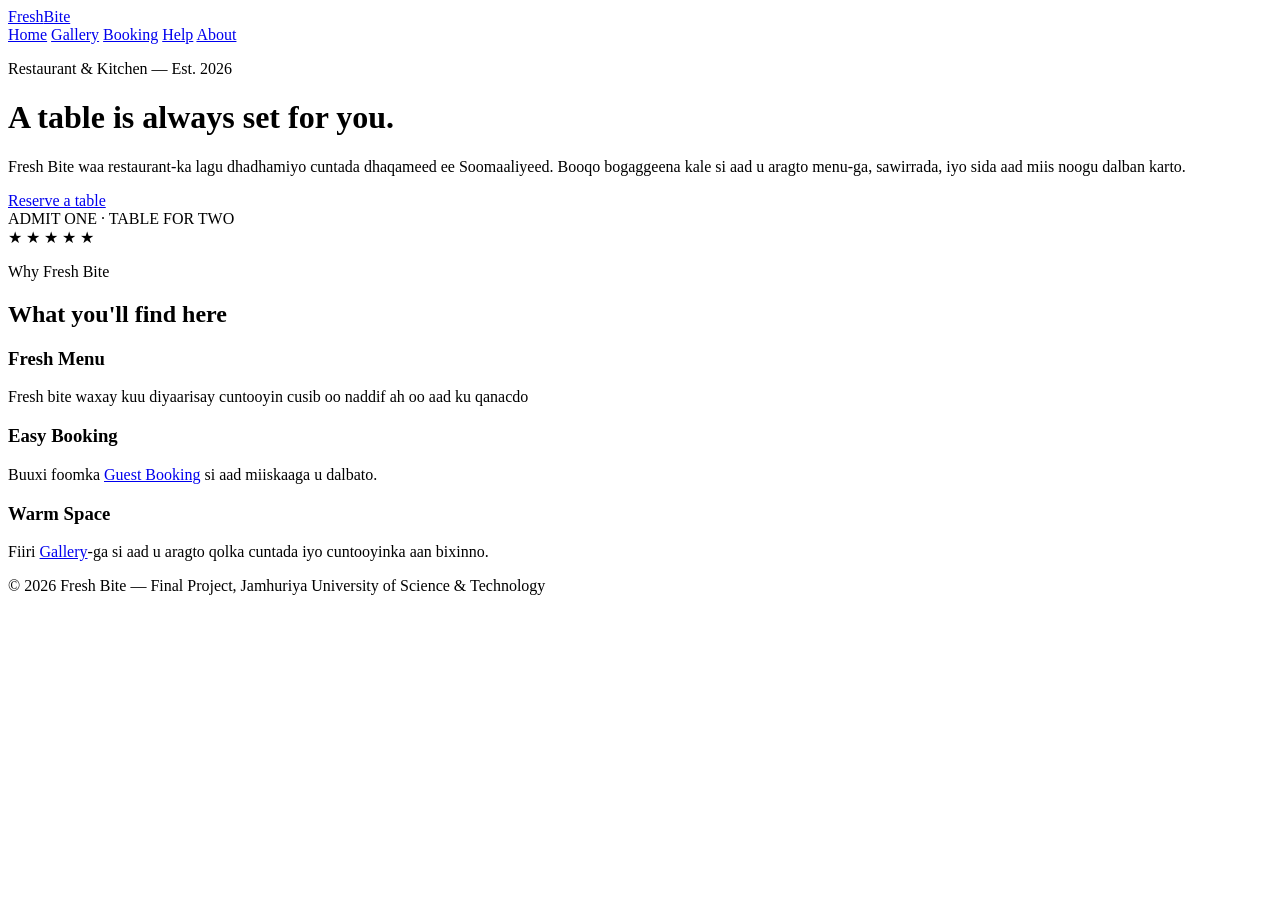
==== index.html @ 3feace55 "initial commit" ====
<!DOCTYPE html>
<html lang="so">
<head>
  <meta charset="UTF-8">
  <meta name="viewport" content="width=device-width, initial-scale=1.0">
  <title>Fresh Bite | Home</title>
  <link rel="icon" type="image/png" href="images/favicon.png">
  <link rel="stylesheet" href="css/style.css">
  <link rel="preconnect" href="https://fonts.googleapis.com">
  <link href="https://fonts.googleapis.com/css2?family=Fraunces:ital,wght@0,600;0,700;1,600;1,700&family=Inter:wght@400;500;600;700&family=JetBrains+Mono:wght@500&display=swap" rel="stylesheet">
</head>
<body>

  <!-- ============ HEADER / NAV (shared on every page) ============ -->
  <header class="site-header">
    <div class="nav-wrap">
      <a href="index.html" id="brand">Fresh<span>Bite</span></a>
      <nav class="main-nav" aria-label="Main navigation">
        <a href="index.html" class="active">Home</a>
        <a href="gallery.html">Gallery</a>
        <a href="booking.html">Booking</a>
        <a href="help.html">Help</a>
        <a href="about.html">About</a>
      </nav>
    </div>
  </header>

  <main>
    <!-- ============ HERO ============ -->
    <div class="home-hero">
      <div>
        <p class="eyebrow">Restaurant &amp; Kitchen — Est. 2026</p>
        <h1>A table is always set for you.</h1>
        <p>Fresh Bite waa restaurant-ka lagu dhadhamiyo cuntada dhaqameed ee
          Soomaaliyeed. Booqo bogaggeena kale si aad u aragto menu-ga,
          sawirrada, iyo sida aad miis noogu dalban karto.</p>
        <a href="booking.html" class="btn-primary">Reserve a table</a>
      </div>
      <div class="stub" aria-hidden="true">
        ADMIT ONE · TABLE FOR TWO<br>★ ★ ★ ★ ★
      </div>
    </div>

    <!-- ============ FEATURE CARDS (Flexbox row) ============ -->
    <section class="section">
      <div class="section-head">
        <p class="eyebrow">Why Fresh Bite</p>
        <h2>What you'll find here</h2>
      </div>
      <div class="feature-row">
        <div class="card">
          <h3>Fresh Menu</h3>
          <p>Fresh bite waxay kuu diyaarisay cuntooyin cusib oo naddif ah oo aad ku qanacdo</p>
        </div>
        <div class="card">
          <h3>Easy Booking</h3>
          <p>Buuxi foomka <a href="booking.html">Guest Booking</a>
            si aad miiskaaga u dalbato.</p>
        </div>
        <div class="card">
          <h3>Warm Space</h3>
          <p>Fiiri <a href="gallery.html">Gallery</a>-ga si aad u
            aragto qolka cuntada iyo cuntooyinka aan bixinno.</p>
        </div>
      </div>
    </section>
  </main>

  <!-- ============ FOOTER (shared) ============ -->
  <footer class="site-footer">
    <p>&copy; 2026 Fresh Bite — Final Project, Jamhuriya University of Science &amp; Technology</p>
  </footer>

</body>
</html>
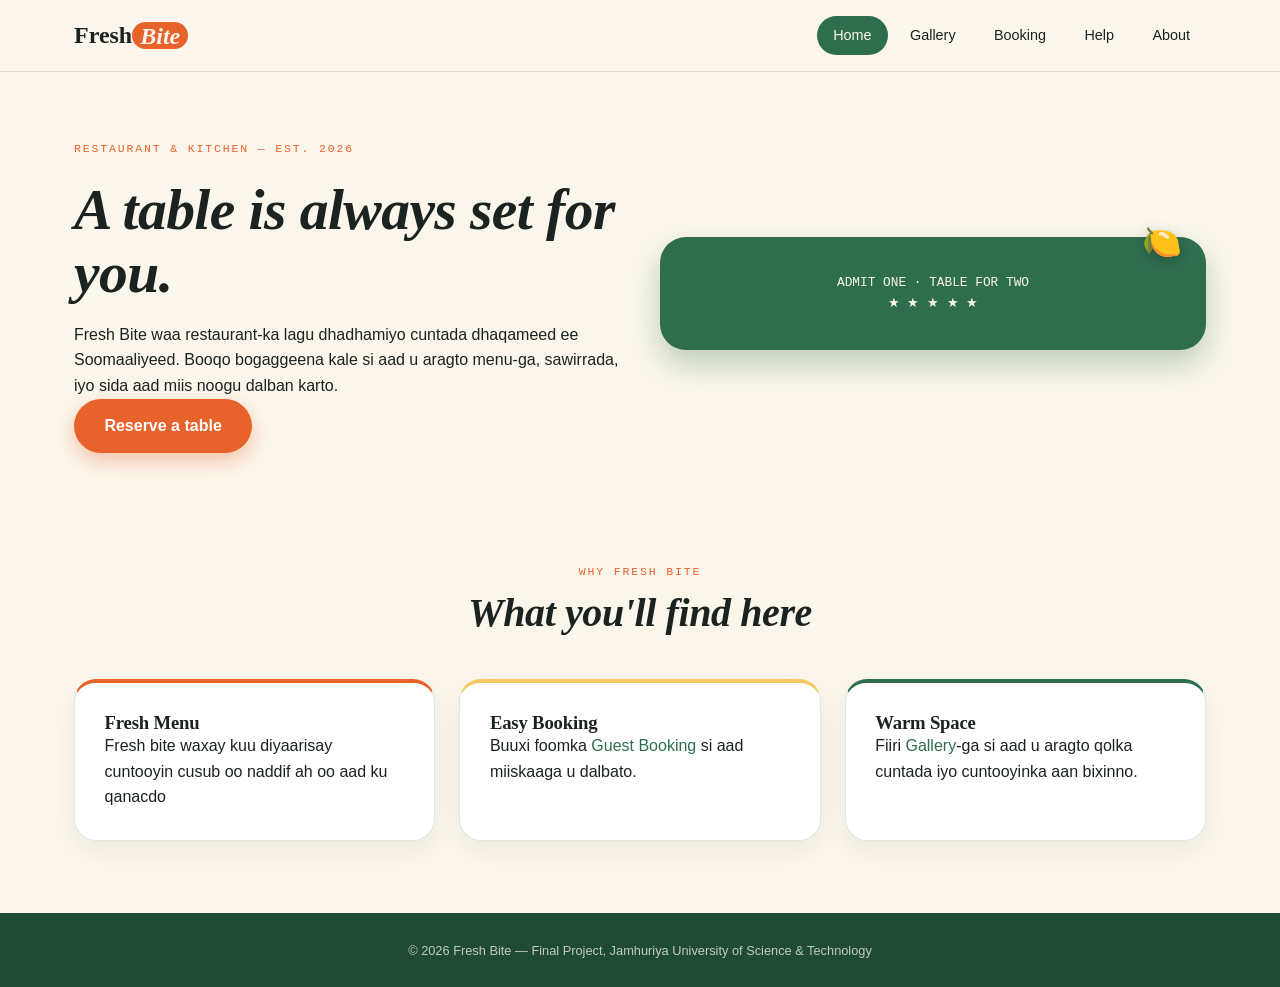
==== commit d51d3965: "re writing by index file" ====
--- a/index.html
+++ b/index.html
@@ -50,7 +50,7 @@
       <div class="feature-row">
         <div class="card">
           <h3>Fresh Menu</h3>
-          <p>Fresh bite waxay kuu diyaarisay cuntooyin cusib oo naddif ah oo aad ku qanacdo</p>
+          <p>Fresh bite waxay kuu diyaarisay cuntooyin cusub oo naddif ah oo aad ku qanacdo</p>
         </div>
         <div class="card">
           <h3>Easy Booking</h3>
--- a/css/style.css
+++ b/css/style.css
@@ -0,0 +1,329 @@
+/* =========================================================
+   DESIGN TOKENS — "Fresh Bite" palette
+   ========================================================= */
+:root{
+  --ink:      #1B2320;
+  --cream:    #FBF6EC;
+  --citrus:   #E8622C;
+  --leaf:     #2F6D4F;
+  --leaf-dk:  #1F4A36;
+  --butter:   #F4C95D;
+  --line:     rgba(27,35,32,0.12);
+
+  --display: 'Fraunces', serif;
+  --body:    'Inter', sans-serif;
+  --mono:    'JetBrains Mono', monospace;
+}
+
+*{ box-sizing: border-box; margin:0; padding:0; }
+html{ scroll-behavior: smooth; }
+
+body{
+  font-family: var(--body);
+  color: var(--ink);
+  background: var(--cream);
+  line-height: 1.6;
+  min-height: 100vh;
+  display: flex;
+  flex-direction: column;
+}
+
+h1, h2, h3{ font-family: var(--display); line-height: 1.1; letter-spacing: -0.01em; }
+a{ color: var(--leaf); text-decoration: none; }
+a:hover{ color: var(--citrus); }
+
+.eyebrow{
+  font-family: var(--mono);
+  font-size: 0.72rem;
+  letter-spacing: 0.16em;
+  text-transform: uppercase;
+  color: var(--citrus);
+  margin-bottom: 0.6rem;
+  display: inline-block;
+}
+
+/* =========================================================
+   HEADER / NAV
+   ========================================================= */
+.site-header{
+  position: fixed;
+  top: 0; left: 0; right: 0;
+  z-index: 50;
+  background: var(--cream);
+  border-bottom: 1px solid var(--line);
+}
+.site-header .nav-wrap{
+  max-width: 1180px;
+  margin: 0 auto;
+  padding: 1rem 1.5rem;
+  display: flex;
+  align-items: center;
+  justify-content: space-between;
+  flex-wrap: wrap;
+  gap: 0.75rem;
+}
+
+#brand{
+  font-family: var(--display);
+  font-weight: 700;
+  font-size: 1.5rem;
+  color: var(--ink);
+}
+#brand span{
+  color: var(--cream);
+  background: var(--citrus);
+  padding: 0.05rem 0.5rem;
+  border-radius: 999px;
+  font-style: italic;
+}
+
+.main-nav{ display:flex; gap: 0.4rem; flex-wrap: wrap; }
+.main-nav a{
+  color: var(--ink);
+  font-size: 0.9rem;
+  font-weight: 500;
+  padding: 0.5rem 1rem;
+  border-radius: 999px;
+  transition: background 0.2s ease, color 0.2s ease;
+}
+.main-nav a:hover{ background: rgba(47,109,79,0.1); color: var(--leaf); }
+.main-nav a.active{ background: var(--leaf); color: var(--cream); }
+
+main{ flex: 1; padding-top: 78px; }
+
+/* =========================================================
+   PAGE HERO BANNER
+   ========================================================= */
+.page-hero{
+  position: relative;
+  background: var(--leaf);
+  color: var(--cream);
+  text-align: center;
+  padding: 4.5rem 1.5rem 5.5rem;
+  overflow: hidden;
+}
+.page-hero::before{
+  content:"";
+  position:absolute;
+  inset:0;
+  background:
+    radial-gradient(circle at 15% 25%, rgba(244,201,93,0.25), transparent 45%),
+    radial-gradient(circle at 85% 75%, rgba(232,98,44,0.30), transparent 50%);
+}
+.page-hero > *{ position: relative; z-index: 1; }
+.page-hero h1{ font-size: clamp(2.1rem, 4.5vw, 3.2rem); margin-top: 0.4rem; font-style: italic; }
+.page-hero p{ max-width: 46ch; margin: 0.85rem auto 0; color: rgba(251,246,236,0.88); }
+.page-hero .eyebrow{ color: var(--butter); }
+
+.page-hero .wave{
+  position:absolute; left:0; right:0; bottom:-1px;
+  height: 48px;
+  background: var(--cream);
+  border-radius: 100% 100% 0 0 / 100% 100% 0 0;
+}
+
+/* =========================================================
+   SHARED SECTION / CARD LOOK
+   ========================================================= */
+.section{ max-width: 1180px; margin: 0 auto; padding: 4.5rem 1.5rem; }
+.section-head{ text-align:center; margin-bottom: 2.75rem; }
+.section-head h2{ font-size: clamp(1.8rem, 3.4vw, 2.5rem); font-style: italic; }
+
+.card{
+  background:#fff;
+  border: 1px solid var(--line);
+  border-radius: 22px;
+  box-shadow: 0 10px 26px rgba(27,35,32,0.06);
+  padding: 1.85rem;
+}
+
+.btn-primary{
+  display: inline-block;
+  background: var(--citrus);
+  color: #fff;
+  font-weight: 600;
+  padding: 0.9rem 1.9rem;
+  border-radius: 999px;
+  border: none;
+  cursor: pointer;
+  box-shadow: 0 8px 20px rgba(232,98,44,0.35);
+  transition: transform 0.15s ease, box-shadow 0.15s ease;
+}
+.btn-primary:hover{ transform: translateY(-2px); box-shadow: 0 10px 26px rgba(232,98,44,0.45); }
+
+/* =========================================================
+   HOME PAGE
+   ========================================================= */
+.home-hero{
+  display:flex;
+  flex-wrap: wrap;
+  align-items:center;
+  gap: 2.5rem;
+  max-width: 1180px;
+  margin: 0 auto;
+  padding: 3.5rem 1.5rem 2rem;
+}
+.home-hero > div{ flex: 1 1 320px; }
+.home-hero h1{ font-size: clamp(2.4rem, 5vw, 3.6rem); margin: 0.6rem 0 1.1rem; font-style: italic; }
+.home-hero .stub{
+  background: var(--leaf);
+  color: var(--cream);
+  font-family: var(--mono);
+  font-size: 0.8rem;
+  border-radius: 26px;
+  padding: 2.25rem;
+  text-align:center;
+  position: relative;
+  box-shadow: 0 14px 30px rgba(47,109,79,0.3);
+}
+.home-hero .stub::before{
+  content:"🍋";
+  position:absolute;
+  top:-18px; right:24px;
+  font-size: 2rem;
+  filter: drop-shadow(0 4px 6px rgba(0,0,0,0.2));
+}
+
+.feature-row{
+  display:flex;
+  flex-wrap: wrap;
+  gap: 1.5rem;
+  justify-content: center;
+}
+.feature-row .card{ flex: 1 1 260px; }
+.feature-row .card:nth-child(1){ border-top: 4px solid var(--citrus); }
+.feature-row .card:nth-child(2){ border-top: 4px solid var(--butter); }
+.feature-row .card:nth-child(3){ border-top: 4px solid var(--leaf); }
+
+/* =========================================================
+   GALLERY PAGE
+   ========================================================= */
+.gallery-grid{
+  display:flex;
+  flex-wrap: wrap;
+  gap: 1.4rem;
+}
+.gallery-grid figure{
+  flex: 1 1 260px;
+  margin:0;
+  border-radius: 20px;
+  overflow: hidden;
+  box-shadow: 0 10px 24px rgba(27,35,32,0.1);
+  background:#fff;
+}
+.gallery-grid img{
+  width:100%; height: 200px; object-fit: cover; display:block;
+  transition: transform 0.35s ease;
+}
+.gallery-grid figure:hover img{ transform: scale(1.06); }
+.gallery-grid figcaption{
+  padding: 0.85rem 1.1rem;
+  font-family: var(--mono);
+  font-size: 0.78rem;
+  color: var(--citrus);
+}
+
+table{
+  width:100%;
+  border-collapse: collapse;
+  margin-top: 1rem;
+  background:#fff;
+  border-radius: 20px;
+  overflow: hidden;
+  box-shadow: 0 10px 24px rgba(27,35,32,0.08);
+}
+thead{ background: var(--leaf); color: var(--cream); }
+th, td{ padding: 0.85rem 1.1rem; text-align:left; font-size: 0.9rem; }
+tbody tr:nth-child(even){ background: rgba(244,201,93,0.14); }
+tbody tr:hover{ background: rgba(232,98,44,0.08); }
+tfoot{ background: var(--butter); color: var(--ink); font-weight:600; }
+tfoot td{ font-family: var(--mono); }
+
+.external-links{ margin-top: 1.5rem; list-style: none; }
+.external-links li{
+  margin-bottom: 0.6rem;
+  padding-left: 1.4rem;
+  position: relative;
+}
+.external-links li::before{
+  content:"→";
+  position:absolute; left:0;
+  color: var(--citrus);
+}
+
+/* =========================================================
+   BOOKING FORM
+   ========================================================= */
+fieldset{
+  border: 1px solid var(--line);
+  border-radius: 20px;
+  padding: 1.4rem 1.6rem 1.6rem;
+  margin-bottom: 1.5rem;
+}
+legend{
+  font-family: var(--display);
+  font-weight: 700;
+  font-style: italic;
+  color: var(--leaf);
+  padding: 0 0.5rem;
+}
+
+form{ display:flex; flex-direction: column; gap: 1.25rem; }
+
+.field{ display:flex; flex-direction: column; gap: 0.4rem; }
+.field label{ font-weight:600; font-size: 0.88rem; }
+.field input, .field select, .field textarea{
+  padding: 0.7rem 0.9rem;
+  border: 1px solid var(--line);
+  border-radius: 12px;
+  font-family: var(--body);
+  font-size: 0.95rem;
+  background: #fff;
+}
+.field input:focus, .field select:focus, .field textarea:focus{
+  outline: 2px solid var(--citrus);
+  outline-offset: 1px;
+}
+
+.choice-row{ display:flex; flex-wrap: wrap; gap: 1.25rem; }
+.choice-row label{
+  display:flex; align-items:center; gap: 0.45rem;
+  font-weight: 400; font-size: 0.92rem;
+}
+
+.form-note{ font-size: 0.8rem; color:#5c6b62; }
+
+/* =========================================================
+   ABOUT / HELP PAGE
+   ========================================================= */
+.about-grid{ display:flex; flex-wrap: wrap; gap: 2rem; align-items:flex-start; }
+.about-grid img{
+  width: 220px; height: 220px; object-fit: cover;
+  border-radius: 22px; box-shadow: 0 12px 26px rgba(27,35,32,0.18);
+}
+.about-grid .details{ flex: 1 1 320px; }
+.about-grid dt{ font-weight:600; color: var(--citrus); margin-top: 0.7rem; }
+.about-grid dd{ margin-left:0; }
+
+.help-steps{ display:flex; flex-direction: column; gap: 1.5rem; }
+.help-steps .card{ border-left: 5px solid var(--butter); }
+
+/* =========================================================
+   FOOTER
+   ========================================================= */
+.site-footer{
+  background: var(--leaf-dk);
+  color: rgba(251,246,236,0.75);
+  text-align: center;
+  padding: 1.75rem;
+  font-size: 0.8rem;
+}
+
+/* =========================================================
+   RESPONSIVE
+   ========================================================= */
+@media (max-width: 780px){
+  .home-hero{ padding-top: 1.5rem; }
+  .about-grid{ flex-direction: column; }
+  main{ padding-top: 110px; }
+}
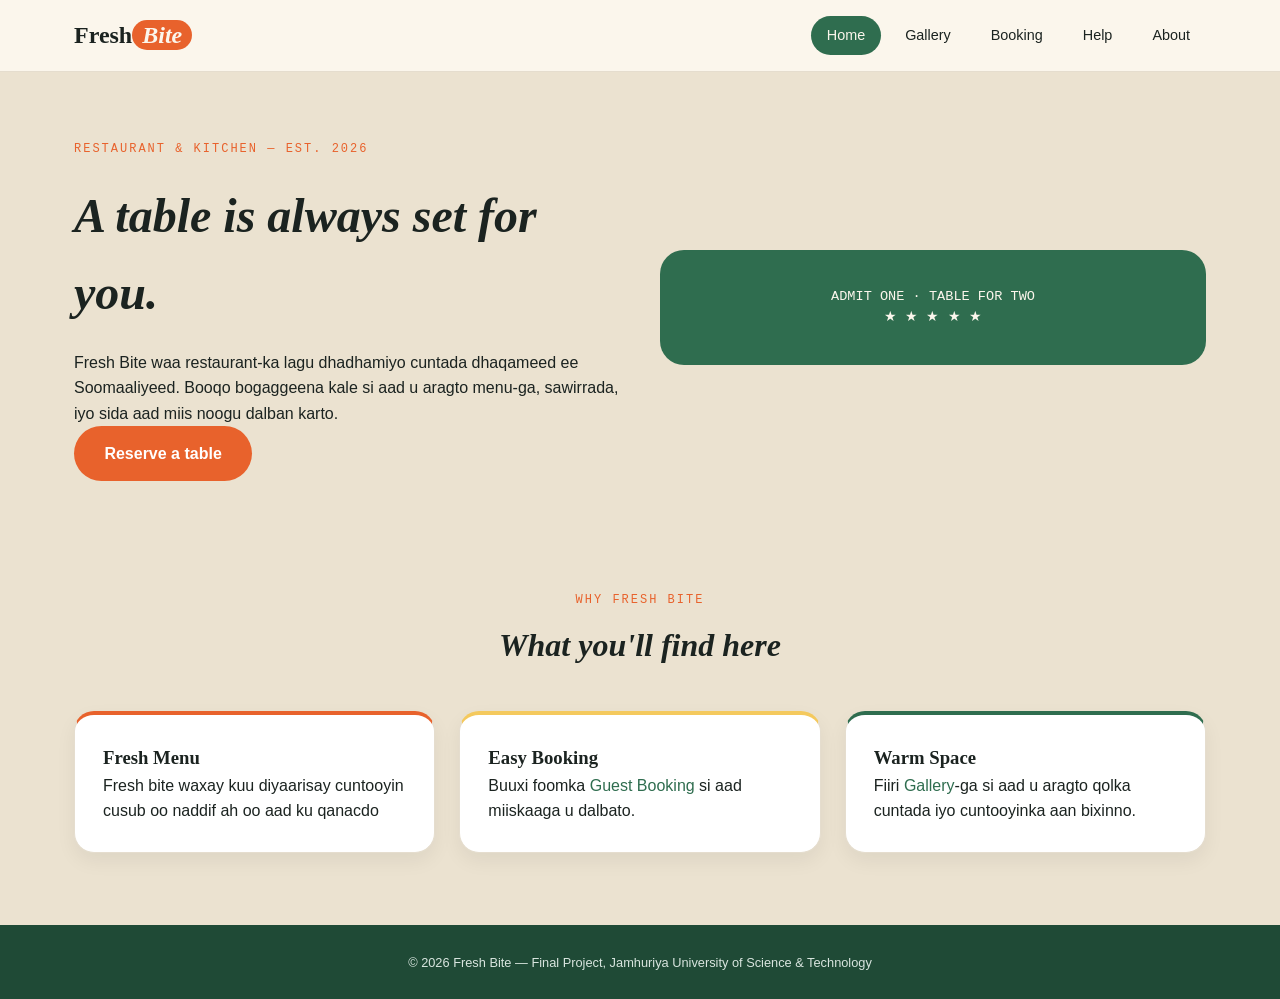
==== commit 633d5e60: "changing something" ====
--- a/index.html
+++ b/index.html
@@ -4,9 +4,7 @@
   <meta charset="UTF-8">
   <meta name="viewport" content="width=device-width, initial-scale=1.0">
   <title>Fresh Bite | Home</title>
-  <link rel="icon" type="image/png" href="images/favicon.png">
   <link rel="stylesheet" href="css/style.css">
-  <link rel="preconnect" href="https://fonts.googleapis.com">
   <link href="https://fonts.googleapis.com/css2?family=Fraunces:ital,wght@0,600;0,700;1,600;1,700&family=Inter:wght@400;500;600;700&family=JetBrains+Mono:wght@500&display=swap" rel="stylesheet">
 </head>
 <body>
@@ -17,7 +15,7 @@
       <a href="index.html" id="brand">Fresh<span>Bite</span></a>
       <nav class="main-nav" aria-label="Main navigation">
         <a href="index.html" class="active">Home</a>
-        <a href="gallery.html">Gallery</a>
+        <a href="gallery.html" >Gallery</a>
         <a href="booking.html">Booking</a>
         <a href="help.html">Help</a>
         <a href="about.html">About</a>
@@ -50,7 +48,7 @@
       <div class="feature-row">
         <div class="card">
           <h3>Fresh Menu</h3>
-          <p>Fresh bite waxay kuu diyaarisay cuntooyin cusub oo naddif ah oo aad ku qanacdo</p>
+          <p>Fresh bite waxay kuu diyaarisay cuntooyin cusub oo naddif ah oo aad ku qanacdo </p>
         </div>
         <div class="card">
           <h3>Easy Booking</h3>
--- a/css/style.css
+++ b/css/style.css
@@ -1,329 +1,411 @@
 /* =========================================================
-   DESIGN TOKENS — "Fresh Bite" palette
-   ========================================================= */
-:root{
-  --ink:      #1B2320;
-  --cream:    #FBF6EC;
-  --citrus:   #E8622C;
-  --leaf:     #2F6D4F;
-  --leaf-dk:  #1F4A36;
-  --butter:   #F4C95D;
-  --line:     rgba(27,35,32,0.12);
-
-  --display: 'Fraunces', serif;
-  --body:    'Inter', sans-serif;
-  --mono:    'JetBrains Mono', monospace;
-}
-
-*{ box-sizing: border-box; margin:0; padding:0; }
-html{ scroll-behavior: smooth; }
-
-body{
-  font-family: var(--body);
-  color: var(--ink);
-  background: var(--cream);
+   FRESH BITE — style.css 
+   ========================================================= */
+
+
+* {
+  box-sizing: border-box;
+  margin: 0;
+  padding: 0;
+}
+
+html {
+  scroll-behavior: smooth; /* marka la taabto nav link, si nadiif ah ayuu u dhaqaaqaa */
+}
+
+body {
+  font-family: 'Inter', sans-serif;
+  color: #1B2320;         
+  background: #ebe2d0;    
   line-height: 1.6;
-  min-height: 100vh;
-  display: flex;
-  flex-direction: column;
-}
-
-h1, h2, h3{ font-family: var(--display); line-height: 1.1; letter-spacing: -0.01em; }
-a{ color: var(--leaf); text-decoration: none; }
-a:hover{ color: var(--citrus); }
-
-.eyebrow{
-  font-family: var(--mono);
-  font-size: 0.72rem;
-  letter-spacing: 0.16em;
+}
+
+h1, h2, h3 {
+  font-family: 'Fraunces', serif;
+}
+
+a {
+  color: #2F6D4F;   
+  text-decoration: none;
+}
+a:hover {
+  color: #E8622C;   
+}
+
+.eyebrow {
+  font-family: 'JetBrains Mono', monospace;
+  font-size: 0.75rem;
+  letter-spacing: 2px;
   text-transform: uppercase;
-  color: var(--citrus);
+  color: #E8622C;
+  display: inline-block;
   margin-bottom: 0.6rem;
-  display: inline-block;
-}
-
-/* =========================================================
-   HEADER / NAV
-   ========================================================= */
-.site-header{
-  position: fixed;
-  top: 0; left: 0; right: 0;
+}
+
+
+/* =========================================================
+   2. HEADER / NAVIGATION
+   ========================================================= */
+.site-header {
+  position: fixed;      
+  top: 0;
+  left: 0;
+  right: 0;
+  background: #FBF6EC;
+  border-bottom: 1px solid #e5ddce;
   z-index: 50;
-  background: var(--cream);
-  border-bottom: 1px solid var(--line);
-}
-.site-header .nav-wrap{
+}
+
+.nav-wrap {
   max-width: 1180px;
   margin: 0 auto;
   padding: 1rem 1.5rem;
-  display: flex;
+  display: flex;                 
+  justify-content: space-between;
   align-items: center;
-  justify-content: space-between;
-  flex-wrap: wrap;
-  gap: 0.75rem;
-}
-
-#brand{
-  font-family: var(--display);
+  flex-wrap: wrap;
+}
+
+#brand {
+  font-family: 'Fraunces', serif;
+  font-size: 1.5rem;
   font-weight: 700;
-  font-size: 1.5rem;
-  color: var(--ink);
-}
-#brand span{
-  color: var(--cream);
-  background: var(--citrus);
-  padding: 0.05rem 0.5rem;
+  color: #1B2320;
+}
+#brand span {
+  background: #E8622C;
+  color: #FBF6EC;
+  padding: 2px 10px;
   border-radius: 999px;
   font-style: italic;
 }
 
-.main-nav{ display:flex; gap: 0.4rem; flex-wrap: wrap; }
-.main-nav a{
-  color: var(--ink);
-  font-size: 0.9rem;
-  font-weight: 500;
+.main-nav {
+  display: flex;         
+  gap: 0.5rem;
+  flex-wrap: wrap;
+}
+
+.main-nav a {
+  color: #1B2320;
   padding: 0.5rem 1rem;
   border-radius: 999px;
-  transition: background 0.2s ease, color 0.2s ease;
-}
-.main-nav a:hover{ background: rgba(47,109,79,0.1); color: var(--leaf); }
-.main-nav a.active{ background: var(--leaf); color: var(--cream); }
-
-main{ flex: 1; padding-top: 78px; }
-
-/* =========================================================
-   PAGE HERO BANNER
-   ========================================================= */
-.page-hero{
-  position: relative;
-  background: var(--leaf);
-  color: var(--cream);
+  font-size: 0.9rem;
+}
+.main-nav a:hover {
+  background: #eaf1ec;
+}
+.main-nav a.active {
+  background: #2F6D4F;
+  color: #FBF6EC;
+}
+
+main {
+  padding-top: 78px;
+}
+
+
+/* =========================================================
+   3. PAGE HERO (banner-ka cagaaran ee bogagga kale)
+   ========================================================= */
+.page-hero {
+  background: #2F6D4F;
+  color: #FBF6EC;
   text-align: center;
   padding: 4.5rem 1.5rem 5.5rem;
-  overflow: hidden;
-}
-.page-hero::before{
-  content:"";
-  position:absolute;
-  inset:0;
-  background:
-    radial-gradient(circle at 15% 25%, rgba(244,201,93,0.25), transparent 45%),
-    radial-gradient(circle at 85% 75%, rgba(232,98,44,0.30), transparent 50%);
-}
-.page-hero > *{ position: relative; z-index: 1; }
-.page-hero h1{ font-size: clamp(2.1rem, 4.5vw, 3.2rem); margin-top: 0.4rem; font-style: italic; }
-.page-hero p{ max-width: 46ch; margin: 0.85rem auto 0; color: rgba(251,246,236,0.88); }
-.page-hero .eyebrow{ color: var(--butter); }
-
-.page-hero .wave{
-  position:absolute; left:0; right:0; bottom:-1px;
-  height: 48px;
-  background: var(--cream);
-  border-radius: 100% 100% 0 0 / 100% 100% 0 0;
-}
-
-/* =========================================================
-   SHARED SECTION / CARD LOOK
-   ========================================================= */
-.section{ max-width: 1180px; margin: 0 auto; padding: 4.5rem 1.5rem; }
-.section-head{ text-align:center; margin-bottom: 2.75rem; }
-.section-head h2{ font-size: clamp(1.8rem, 3.4vw, 2.5rem); font-style: italic; }
-
-.card{
-  background:#fff;
-  border: 1px solid var(--line);
-  border-radius: 22px;
-  box-shadow: 0 10px 26px rgba(27,35,32,0.06);
-  padding: 1.85rem;
-}
-
-.btn-primary{
+}
+.page-hero h1 {
+  font-size: 2.5rem;
+  font-style: italic;
+  margin-top: 0.5rem;
+}
+.page-hero p {
+  max-width: 500px;
+  margin: 0.75rem auto 0;
+  color: #eef2ee;
+}
+.page-hero .eyebrow {
+  color: #F4C95D;
+}
+
+/* xariiq kala goynaysa banner-ka iyo bogga hoose */
+.wave {
+  height: 10px;
+  background: #FBF6EC;
+  border-radius: 50% 50% 0 0 / 100% 100% 0 0;
+  margin-top: 2rem;
+}
+
+
+/* =========================================================
+   4. QAYBO GUUD (section / card) — dhammaan bogagga
+   ========================================================= */
+.section {
+  max-width: 1180px;
+  margin: 0 auto;
+  padding: 4.5rem 1.5rem;
+}
+.section-head {
+  text-align: center;
+  margin-bottom: 2.5rem;
+}
+.section-head h2 {
+  font-size: 2rem;
+  font-style: italic;
+}
+
+.card {
+  background: #ffffff;
+  border: 1px solid #e5ddce;
+  border-radius: 20px;
+  box-shadow: 0 8px 20px rgba(0,0,0,0.06);
+  padding: 1.75rem;
+}
+
+.btn-primary {
   display: inline-block;
-  background: var(--citrus);
-  color: #fff;
+  background: #E8622C;
+  color: #ffffff;
   font-weight: 600;
   padding: 0.9rem 1.9rem;
   border-radius: 999px;
   border: none;
   cursor: pointer;
-  box-shadow: 0 8px 20px rgba(232,98,44,0.35);
-  transition: transform 0.15s ease, box-shadow 0.15s ease;
-}
-.btn-primary:hover{ transform: translateY(-2px); box-shadow: 0 10px 26px rgba(232,98,44,0.45); }
-
-/* =========================================================
-   HOME PAGE
-   ========================================================= */
-.home-hero{
-  display:flex;
-  flex-wrap: wrap;
-  align-items:center;
+}
+.btn-primary:hover {
+  background: #d1551f;
+}
+
+
+/* =========================================================
+   5. HOME PAGE (index.html)
+   ========================================================= */
+.home-hero {
+  display: flex;              /* Flexbox: qoraalka + stub-ka isku dhinac */
+  flex-wrap: wrap;
+  align-items: center;
   gap: 2.5rem;
   max-width: 1180px;
   margin: 0 auto;
   padding: 3.5rem 1.5rem 2rem;
 }
-.home-hero > div{ flex: 1 1 320px; }
-.home-hero h1{ font-size: clamp(2.4rem, 5vw, 3.6rem); margin: 0.6rem 0 1.1rem; font-style: italic; }
-.home-hero .stub{
-  background: var(--leaf);
-  color: var(--cream);
-  font-family: var(--mono);
-  font-size: 0.8rem;
-  border-radius: 26px;
+.home-hero > div {
+  flex: 1 1 320px;
+}
+.home-hero h1 {
+  font-size: 3rem;
+  font-style: italic;
+  margin: 0.6rem 0 1.1rem;
+}
+
+.stub {
+  background: #2F6D4F;
+  color: #FBF6EC;
+  font-family: 'JetBrains Mono', monospace;
+  font-size: 0.85rem;
+  text-align: center;
   padding: 2.25rem;
-  text-align:center;
-  position: relative;
-  box-shadow: 0 14px 30px rgba(47,109,79,0.3);
-}
-.home-hero .stub::before{
-  content:"🍋";
-  position:absolute;
-  top:-18px; right:24px;
-  font-size: 2rem;
-  filter: drop-shadow(0 4px 6px rgba(0,0,0,0.2));
-}
-
-.feature-row{
-  display:flex;
+  border-radius: 24px;
+}
+
+.feature-row {
+  display: flex;               /* Flexbox: saddexda card isku safka */
   flex-wrap: wrap;
   gap: 1.5rem;
   justify-content: center;
 }
-.feature-row .card{ flex: 1 1 260px; }
-.feature-row .card:nth-child(1){ border-top: 4px solid var(--citrus); }
-.feature-row .card:nth-child(2){ border-top: 4px solid var(--butter); }
-.feature-row .card:nth-child(3){ border-top: 4px solid var(--leaf); }
-
-/* =========================================================
-   GALLERY PAGE
-   ========================================================= */
-.gallery-grid{
-  display:flex;
+.feature-row .card {
+  flex: 1 1 260px;
+}
+/* :nth-child = midab kala duwan card-ka 1aad, 2aad, 3aad */
+.feature-row .card:nth-child(1) { border-top: 4px solid #E8622C; }
+.feature-row .card:nth-child(2) { border-top: 4px solid #F4C95D; }
+.feature-row .card:nth-child(3) { border-top: 4px solid #2F6D4F; }
+
+
+/* =========================================================
+   6. GALLERY PAGE (gallery.html)
+   ========================================================= */
+.gallery-grid {
+  display: flex;
   flex-wrap: wrap;
   gap: 1.4rem;
 }
-.gallery-grid figure{
+.gallery-grid figure {
   flex: 1 1 260px;
-  margin:0;
-  border-radius: 20px;
+  background: #ffffff;
+  border-radius: 16px;
   overflow: hidden;
-  box-shadow: 0 10px 24px rgba(27,35,32,0.1);
-  background:#fff;
-}
-.gallery-grid img{
-  width:100%; height: 200px; object-fit: cover; display:block;
-  transition: transform 0.35s ease;
-}
-.gallery-grid figure:hover img{ transform: scale(1.06); }
-.gallery-grid figcaption{
+  /* sawirka la ekanayo box ka  */
+  box-shadow: 0 8px 18px rgba(0,0,0,0.1);
+}
+.gallery-grid img {
+  width: 100%;
+  height: 200px;
+  object-fit: cover;
+  display: block;
+}
+.gallery-grid figcaption {
   padding: 0.85rem 1.1rem;
-  font-family: var(--mono);
+  font-family: 'JetBrains Mono', monospace;
   font-size: 0.78rem;
-  color: var(--citrus);
-}
-
-table{
-  width:100%;
+  color: #E8622C;
+}
+
+table {
+  width: 100%;
   border-collapse: collapse;
   margin-top: 1rem;
-  background:#fff;
+  background: #ffffff;
+  border-radius: 16px;
+  overflow: hidden;
+}
+thead { 
+  /* jadwalka qeybta geeska l:dish */
+  background: #2F6D4F;
+  color: #FBF6EC;
+}
+th, td {
+  padding: 0.85rem 1.1rem;
+  text-align: left;
+  font-size: 0.9rem;
+}
+/* xariiq kasta oo labaad midab yar ayuu leeyahay */
+tbody tr:nth-child(even) {
+  background: #fbf1da;
+}
+tbody tr:hover {
+  background: #fbe6db;
+}
+tfoot {
+  background: #F4C95D;
+  color: #1B2320;
+  font-weight: 600;
+}
+
+
+
+
+/* =========================================================
+   7. BOOKING FORM (booking.html)
+   ========================================================= */
+fieldset {
+  border: 1px solid #e5ddce;
+  border-radius: 16px;
+  padding: 1.4rem 1.6rem;
+  margin-bottom: 1.5rem;
+}
+legend {
+  font-family: 'Fraunces', serif;
+  font-style: italic;
+  font-weight: 700;
+  color: #2F6D4F;
+  padding: 0 0.5rem;
+}
+
+form {
+  display: flex;
+  flex-direction: column;
+  gap: 1.25rem;
+}
+
+.field {
+  display: flex;
+  flex-direction: column;
+  gap: 0.4rem;
+}
+.field label {
+  font-weight: 600;
+  font-size: 0.88rem;
+}
+.field input,
+.field select,
+.field textarea {
+  padding: 0.7rem 0.9rem;
+  border: 1px solid #e5ddce;
+  border-radius: 10px;
+  font-family: 'Inter', sans-serif;
+  font-size: 0.95rem;
+}
+.field input:focus,
+.field select:focus,
+.field textarea:focus {
+  outline: 2px solid #E8622C;
+}
+
+.choice-row {
+  display: flex;
+  flex-wrap: wrap;
+  gap: 1.25rem;
+}
+.choice-row label {
+  display: flex;
+  align-items: center;
+  gap: 0.4rem;
+  font-weight: 400;
+}
+
+.form-note {
+  font-size: 0.8rem;
+  color: #5c6b62;
+}
+
+
+/* =========================================================
+   8. ABOUT & HELP PAGE (about.html / help.html)
+   ========================================================= */
+.about-grid {
+  display: flex;
+  flex-wrap: wrap;
+  gap: 2rem;
+  align-items: flex-start;
+}
+.about-grid img {
+  width: 220px;
+  height: 220px;
+  object-fit: cover;
   border-radius: 20px;
-  overflow: hidden;
-  box-shadow: 0 10px 24px rgba(27,35,32,0.08);
-}
-thead{ background: var(--leaf); color: var(--cream); }
-th, td{ padding: 0.85rem 1.1rem; text-align:left; font-size: 0.9rem; }
-tbody tr:nth-child(even){ background: rgba(244,201,93,0.14); }
-tbody tr:hover{ background: rgba(232,98,44,0.08); }
-tfoot{ background: var(--butter); color: var(--ink); font-weight:600; }
-tfoot td{ font-family: var(--mono); }
-
-.external-links{ margin-top: 1.5rem; list-style: none; }
-.external-links li{
-  margin-bottom: 0.6rem;
-  padding-left: 1.4rem;
-  position: relative;
-}
-.external-links li::before{
-  content:"→";
-  position:absolute; left:0;
-  color: var(--citrus);
-}
-
-/* =========================================================
-   BOOKING FORM
-   ========================================================= */
-fieldset{
-  border: 1px solid var(--line);
-  border-radius: 20px;
-  padding: 1.4rem 1.6rem 1.6rem;
-  margin-bottom: 1.5rem;
-}
-legend{
-  font-family: var(--display);
-  font-weight: 700;
-  font-style: italic;
-  color: var(--leaf);
-  padding: 0 0.5rem;
-}
-
-form{ display:flex; flex-direction: column; gap: 1.25rem; }
-
-.field{ display:flex; flex-direction: column; gap: 0.4rem; }
-.field label{ font-weight:600; font-size: 0.88rem; }
-.field input, .field select, .field textarea{
-  padding: 0.7rem 0.9rem;
-  border: 1px solid var(--line);
-  border-radius: 12px;
-  font-family: var(--body);
-  font-size: 0.95rem;
-  background: #fff;
-}
-.field input:focus, .field select:focus, .field textarea:focus{
-  outline: 2px solid var(--citrus);
-  outline-offset: 1px;
-}
-
-.choice-row{ display:flex; flex-wrap: wrap; gap: 1.25rem; }
-.choice-row label{
-  display:flex; align-items:center; gap: 0.45rem;
-  font-weight: 400; font-size: 0.92rem;
-}
-
-.form-note{ font-size: 0.8rem; color:#5c6b62; }
-
-/* =========================================================
-   ABOUT / HELP PAGE
-   ========================================================= */
-.about-grid{ display:flex; flex-wrap: wrap; gap: 2rem; align-items:flex-start; }
-.about-grid img{
-  width: 220px; height: 220px; object-fit: cover;
-  border-radius: 22px; box-shadow: 0 12px 26px rgba(27,35,32,0.18);
-}
-.about-grid .details{ flex: 1 1 320px; }
-.about-grid dt{ font-weight:600; color: var(--citrus); margin-top: 0.7rem; }
-.about-grid dd{ margin-left:0; }
-
-.help-steps{ display:flex; flex-direction: column; gap: 1.5rem; }
-.help-steps .card{ border-left: 5px solid var(--butter); }
-
-/* =========================================================
-   FOOTER
-   ========================================================= */
-.site-footer{
-  background: var(--leaf-dk);
-  color: rgba(251,246,236,0.75);
+  box-shadow: 0 8px 20px rgba(0,0,0,0.15);
+}
+.about-grid .details {
+  flex: 1 1 320px;
+}
+.about-grid dt {
+  font-weight: 600;
+  color: #E8622C;
+  margin-top: 0.7rem;
+}
+
+.help-steps {
+  display: flex;
+  flex-direction: column;
+  gap: 1.5rem;
+}
+.help-steps .card {
+  border-left: 5px solid #F4C95D;
+}
+
+
+/* =========================================================
+   9. FOOTER
+   ========================================================= */
+.site-footer {
+  background: #1F4A36;
+  color: #d9e5df;
   text-align: center;
   padding: 1.75rem;
   font-size: 0.8rem;
 }
 
-/* =========================================================
-   RESPONSIVE
-   ========================================================= */
-@media (max-width: 780px){
-  .home-hero{ padding-top: 1.5rem; }
-  .about-grid{ flex-direction: column; }
-  main{ padding-top: 110px; }
+
+/* =========================================================
+   10. RESPONSIVE — marka shaashadu yar tahay (mobile)
+   ========================================================= */
+@media (max-width: 780px) {
+  .about-grid {
+    flex-direction: column;
+  }
+  main {
+    padding-top: 110px;
+  }
 }
